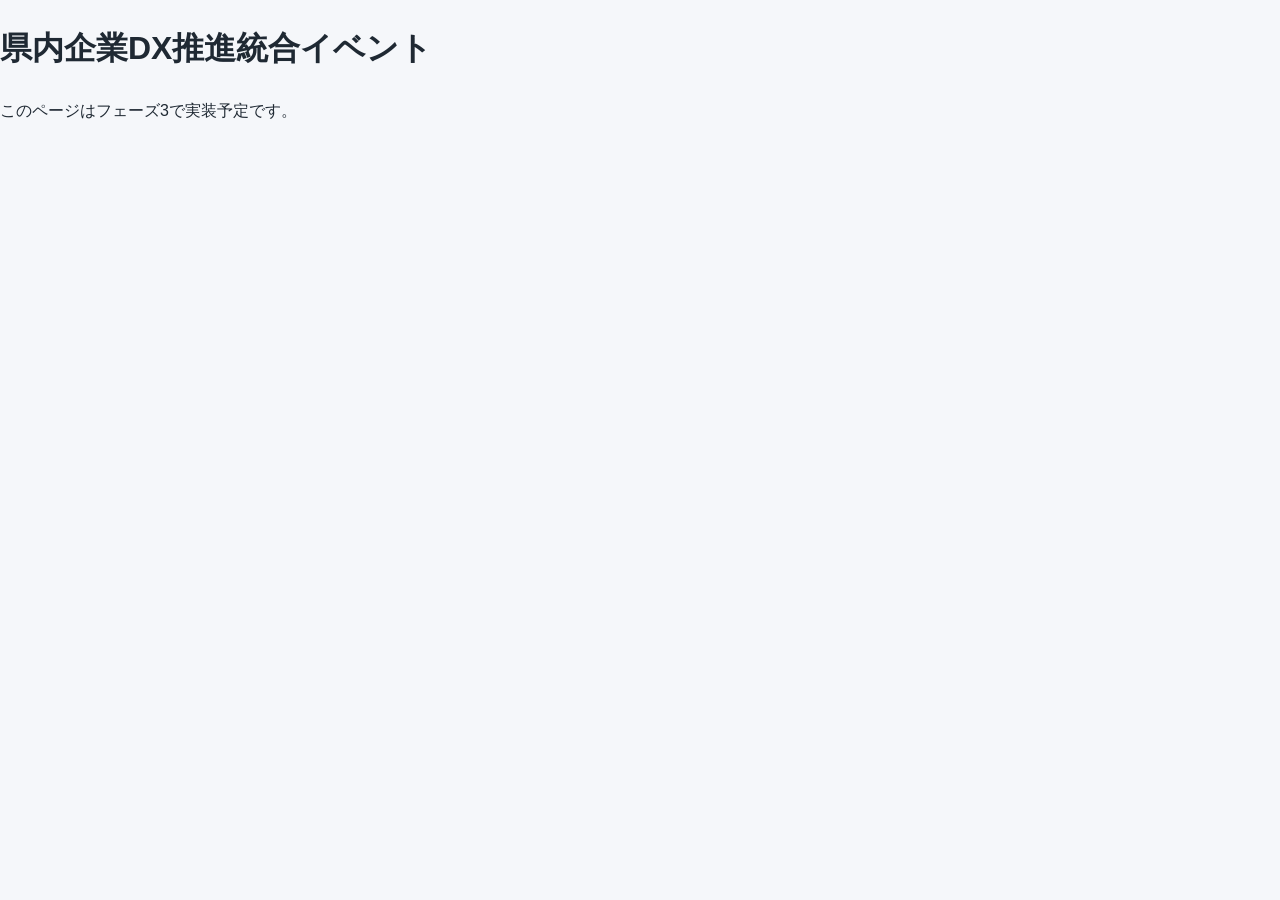
==== index.html @ 976d3239 "Initial commit: DX event system (GAS backend, exhibitor/visitor forms, QR checkin)" ====
<!DOCTYPE html>
<html lang="ja">
<head>
  <meta charset="UTF-8" />
  <meta name="viewport" content="width=device-width, initial-scale=1.0" />
  <title>県内企業DX推進統合イベント</title>
  <link rel="stylesheet" href="assets/css/style.css" />
</head>
<body>
  <!-- TODO(フェーズ3): 指示書「5-1. イベントHP」の内容を実装する -->
  <h1>県内企業DX推進統合イベント</h1>
  <p>このページはフェーズ3で実装予定です。</p>
</body>
</html>
---- assets/css/style.css ----
/*
 * 県内企業DX推進統合イベント運営システム - 共通スタイルシート
 * 全ページ共通のデザイン(ヘッダー・フォーム・ボタン・メッセージ表示等)をまとめる。
 * スマホ〜PCまで崩れないよう、レスポンシブ(可変幅・メディアクエリ)で組んでいる。
 */

:root {
  --color-primary: #0b5ed7;
  --color-primary-dark: #084298;
  --color-bg: #f5f7fa;
  --color-surface: #ffffff;
  --color-text: #1f2933;
  --color-text-muted: #5c6b7a;
  --color-border: #d8dee5;
  --color-success-bg: #e6f6ec;
  --color-success-text: #1e7e34;
  --color-success-border: #b7e4c7;
  --color-error-bg: #fdecea;
  --color-error-text: #c0392b;
  --color-error-border: #f5c6cb;
  --color-consent-bg: #fffaf0;
  --color-consent-border: #ffe0a3;
  --radius: 10px;
  --max-width: 760px;
  --font-base: "Hiragino Kaku Gothic ProN", "Hiragino Sans", "Yu Gothic",
    "Segoe UI", Meiryo, sans-serif;
}

* {
  box-sizing: border-box;
}

html {
  -webkit-text-size-adjust: 100%;
}

body {
  margin: 0;
  font-family: var(--font-base);
  background: var(--color-bg);
  color: var(--color-text);
  line-height: 1.7;
  font-size: 16px;
}

img {
  max-width: 100%;
  display: block;
}

/* ------------------------------------------------------------------ */
/* ヘッダー・共通レイアウト                                             */
/* ------------------------------------------------------------------ */

.site-header {
  background: var(--color-primary);
  color: #fff;
  padding: 0.9rem 1.25rem;
}

.site-header .back-link {
  color: #fff;
  text-decoration: none;
  font-weight: 700;
  font-size: 0.95rem;
  display: inline-flex;
  align-items: center;
  gap: 0.35rem;
}

.site-header .back-link:hover {
  text-decoration: underline;
}

.page-container {
  max-width: var(--max-width);
  margin: 0 auto;
  padding: 1.75rem 1rem 4rem;
}

.page-title {
  font-size: 1.6rem;
  margin: 0 0 0.5rem;
}

.page-lead {
  color: var(--color-text-muted);
  margin: 0 0 1.75rem;
}

/* ------------------------------------------------------------------ */
/* フォームカード                                                      */
/* ------------------------------------------------------------------ */

.form-card {
  background: var(--color-surface);
  border-radius: var(--radius);
  padding: 1.75rem;
  box-shadow: 0 1px 3px rgba(16, 24, 40, 0.08);
}

.form-section-title {
  font-size: 1.05rem;
  font-weight: 700;
  margin: 0 0 1rem;
  padding-bottom: 0.5rem;
  border-bottom: 2px solid var(--color-border);
}

.form-group {
  margin-bottom: 1.4rem;
}

.form-label {
  display: block;
  font-weight: 700;
  margin-bottom: 0.45rem;
}

.required-badge,
.optional-badge {
  display: inline-block;
  font-size: 0.7rem;
  font-weight: 700;
  padding: 0.12rem 0.45rem;
  border-radius: 4px;
  margin-left: 0.45rem;
  vertical-align: middle;
}

.required-badge {
  color: #fff;
  background: #e0432b;
}

.optional-badge {
  color: var(--color-text-muted);
  background: #eef1f4;
}

input[type="text"],
input[type="email"],
input[type="tel"],
input[type="number"],
select,
textarea {
  width: 100%;
  padding: 0.7rem 0.8rem;
  border: 1px solid var(--color-border);
  border-radius: 6px;
  font-size: 1rem;
  font-family: inherit;
  background: #fff;
  color: inherit;
}

input:focus,
select:focus,
textarea:focus {
  outline: none;
  border-color: var(--color-primary);
  box-shadow: 0 0 0 3px rgba(11, 94, 215, 0.15);
}

textarea {
  resize: vertical;
  min-height: 6rem;
}

.form-hint {
  font-size: 0.82rem;
  color: var(--color-text-muted);
  margin: 0.35rem 0 0;
}

/* チェックボックス・ラジオボタン群 */

.checkbox-group,
.radio-group {
  display: flex;
  flex-wrap: wrap;
  gap: 0.6rem 1.5rem;
}

.checkbox-item,
.radio-item {
  display: flex;
  align-items: center;
  gap: 0.45rem;
}

.checkbox-item input,
.radio-item input {
  width: auto;
  min-width: 1.1rem;
  min-height: 1.1rem;
}

.checkbox-item label,
.radio-item label {
  font-weight: 400;
}

/* 同意事項ボックス(個人情報取り扱い) */

.consent-box {
  background: var(--color-consent-bg);
  border: 1px solid var(--color-consent-border);
  border-radius: 8px;
  padding: 1.1rem 1.2rem;
  margin-bottom: 1.4rem;
}

.consent-box p {
  margin: 0 0 0.75rem;
  font-size: 0.92rem;
}

.consent-box .checkbox-item {
  margin-top: 0.9rem;
  font-weight: 700;
}

/* ボタン */

.btn {
  display: inline-block;
  padding: 0.9rem 2.2rem;
  font-size: 1.05rem;
  font-weight: 700;
  border: none;
  border-radius: 999px;
  cursor: pointer;
  background: var(--color-primary);
  color: #fff;
  transition: background 0.15s ease, transform 0.1s ease;
  text-align: center;
}

.btn:hover:not(:disabled) {
  background: var(--color-primary-dark);
}

.btn:disabled {
  opacity: 0.6;
  cursor: not-allowed;
}

.btn-block {
  display: block;
  width: 100%;
}

/* 送信結果メッセージ */

.form-message {
  padding: 0.95rem 1.1rem;
  border-radius: 8px;
  margin-bottom: 1.4rem;
  font-weight: 700;
}

.form-message--success {
  background: var(--color-success-bg);
  color: var(--color-success-text);
  border: 1px solid var(--color-success-border);
}

.form-message--error {
  background: var(--color-error-bg);
  color: var(--color-error-text);
  border: 1px solid var(--color-error-border);
}

/* 入力エラー表示 */

.field-error {
  color: var(--color-error-text);
  font-size: 0.82rem;
  margin: 0.35rem 0 0;
  display: none;
}

.field-error.is-visible {
  display: block;
}

.form-group.has-error input,
.form-group.has-error select,
.form-group.has-error textarea,
.consent-box.has-error {
  border-color: var(--color-error-text);
}

.consent-box.has-error {
  border-width: 1px;
  border-style: solid;
}

/* メールアドレスのドメイン打ち間違い警告(Mailcheck) */

.field-warning {
  display: flex;
  flex-wrap: wrap;
  align-items: center;
  gap: 0.4rem;
  font-size: 0.82rem;
  color: #8a5a00;
  background: #fff6e0;
  border: 1px solid #ffe0a3;
  border-radius: 6px;
  padding: 0.5rem 0.7rem;
  margin: 0.4rem 0 0;
}

.link-button {
  border: none;
  background: none;
  color: var(--color-primary);
  font-weight: 700;
  font-size: 0.82rem;
  text-decoration: underline;
  cursor: pointer;
  padding: 0;
}

.link-button:hover {
  color: var(--color-primary-dark);
}

/* ------------------------------------------------------------------ */
/* QRコード受付画面(checkin/index.html)                                */
/* タブレット・スマホでの操作を想定し、ボタン・文字を大きめにしている。      */
/* ------------------------------------------------------------------ */

.select-lg {
  font-size: 1.1rem;
  padding: 0.8rem 0.9rem;
}

.btn-lg {
  font-size: 1.25rem;
  padding: 1.1rem 1.5rem;
}

.checkin-section-title {
  font-size: 1.1rem;
  font-weight: 700;
  margin: 1.75rem 0 0.9rem;
}

.checkin-result {
  border-radius: var(--radius);
  padding: 1.5rem;
  text-align: center;
  font-size: 1.4rem;
  font-weight: 700;
  margin-bottom: 0.5rem;
  transition: background 0.15s ease;
}

.checkin-result--idle {
  background: #eef1f4;
  color: var(--color-text-muted);
  font-size: 1.05rem;
  font-weight: 400;
}

.checkin-result--success {
  background: var(--color-success-bg);
  color: var(--color-success-text);
  border: 2px solid var(--color-success-border);
}

.checkin-result--duplicate {
  background: #fff6e0;
  color: #8a5a00;
  border: 2px solid #ffe0a3;
}

.checkin-result--error {
  background: var(--color-error-bg);
  color: var(--color-error-text);
  border: 2px solid var(--color-error-border);
}

.checkin-result-sub {
  display: block;
  font-size: 1rem;
  font-weight: 400;
  margin-top: 0.5rem;
}

.qr-reader-box {
  width: 100%;
  max-width: 420px;
  margin: 0.75rem auto 0;
  border-radius: var(--radius);
  overflow: hidden;
  background: #000;
}

.qr-reader-box video,
.qr-reader-box canvas {
  width: 100% !important;
}

.camera-status {
  text-align: center;
  color: var(--color-text-muted);
  font-size: 0.95rem;
  margin: 0.6rem 0 0;
}

.manual-entry-box {
  border-top: 2px dashed var(--color-border);
  margin-top: 2rem;
  padding-top: 1.5rem;
}

/* ------------------------------------------------------------------ */
/* レスポンシブ対応                                                     */
/* ------------------------------------------------------------------ */

@media (max-width: 600px) {
  .page-container {
    padding: 1.25rem 0.85rem 3rem;
  }

  .form-card {
    padding: 1.25rem 1rem;
  }

  .page-title {
    font-size: 1.35rem;
  }

  .btn {
    width: 100%;
    padding: 0.95rem 1rem;
  }

  .checkbox-group,
  .radio-group {
    gap: 0.6rem 1rem;
  }

  .checkin-result {
    font-size: 1.15rem;
    padding: 1.1rem;
  }

  .btn-lg {
    font-size: 1.1rem;
    padding: 1rem 1.1rem;
  }
}

@media (min-width: 601px) {
  .form-row {
    display: flex;
    gap: 1.25rem;
  }

  .form-row .form-group {
    flex: 1;
  }
}
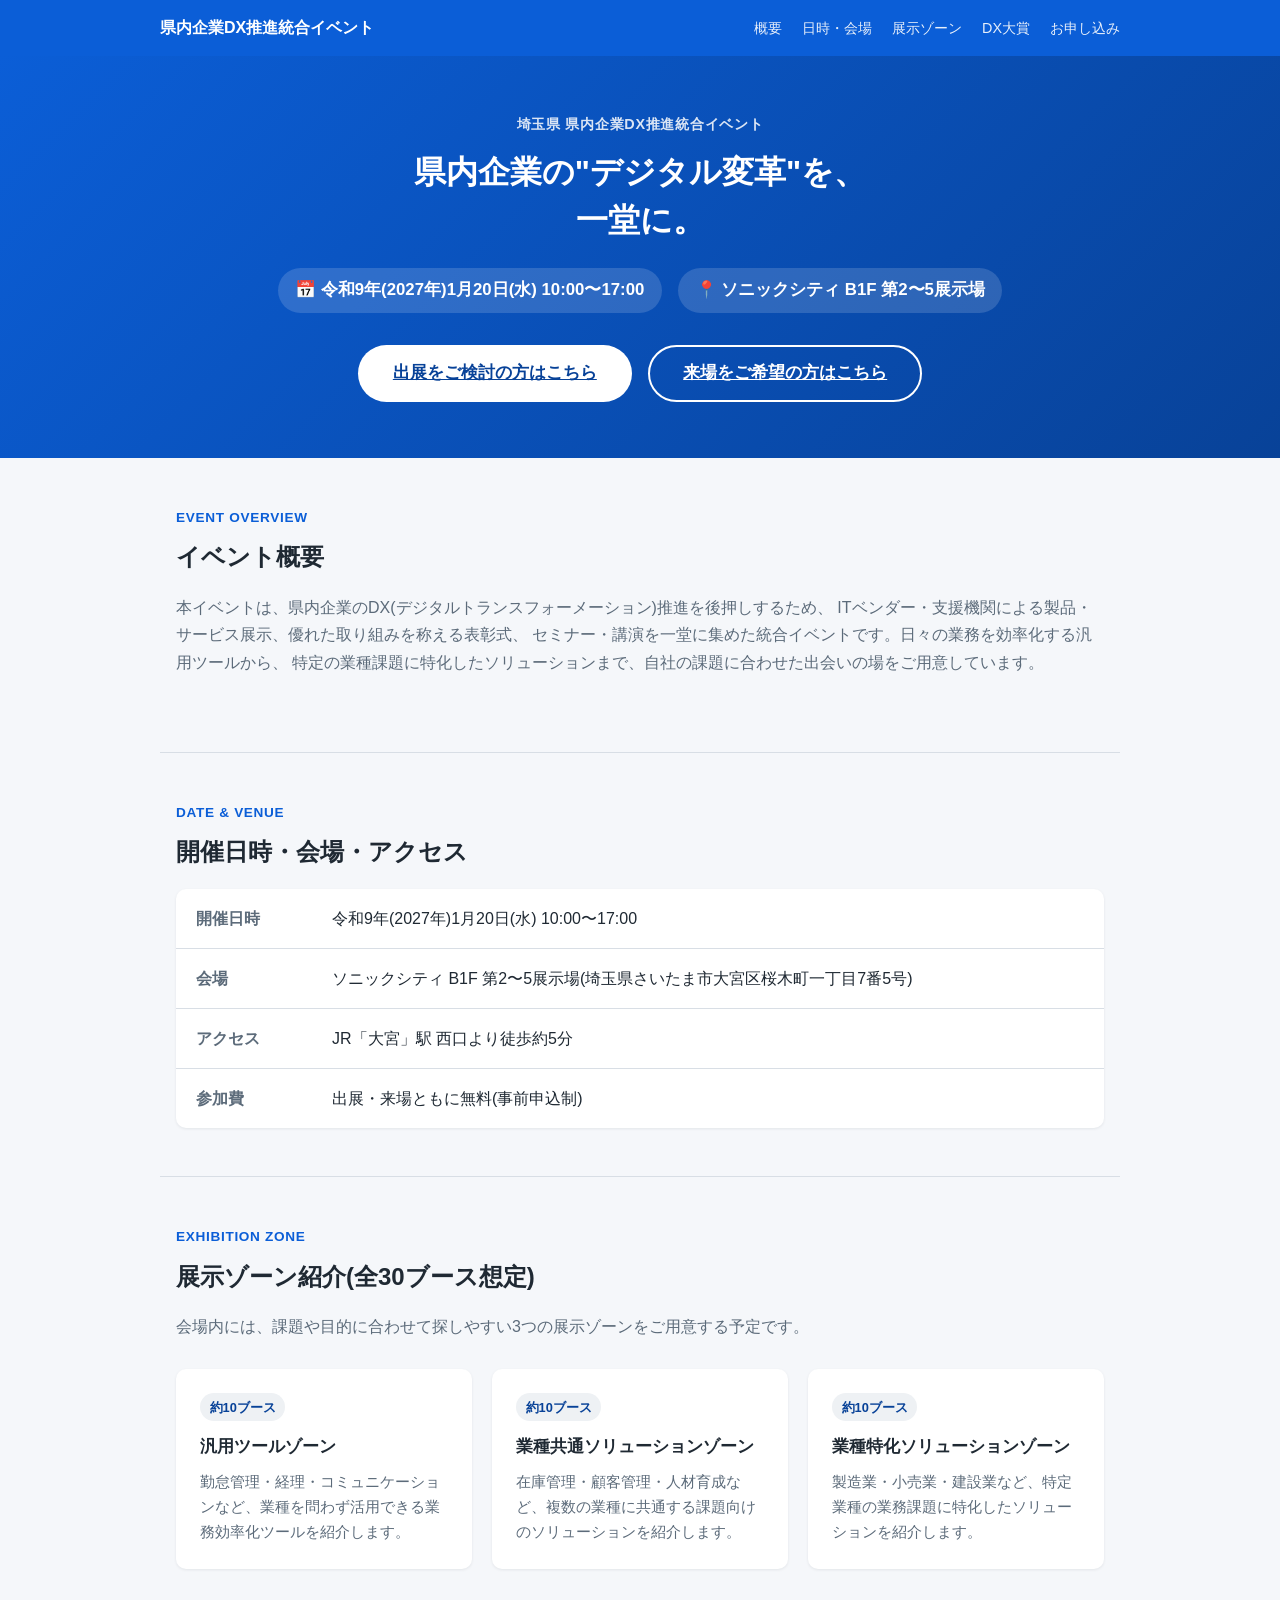
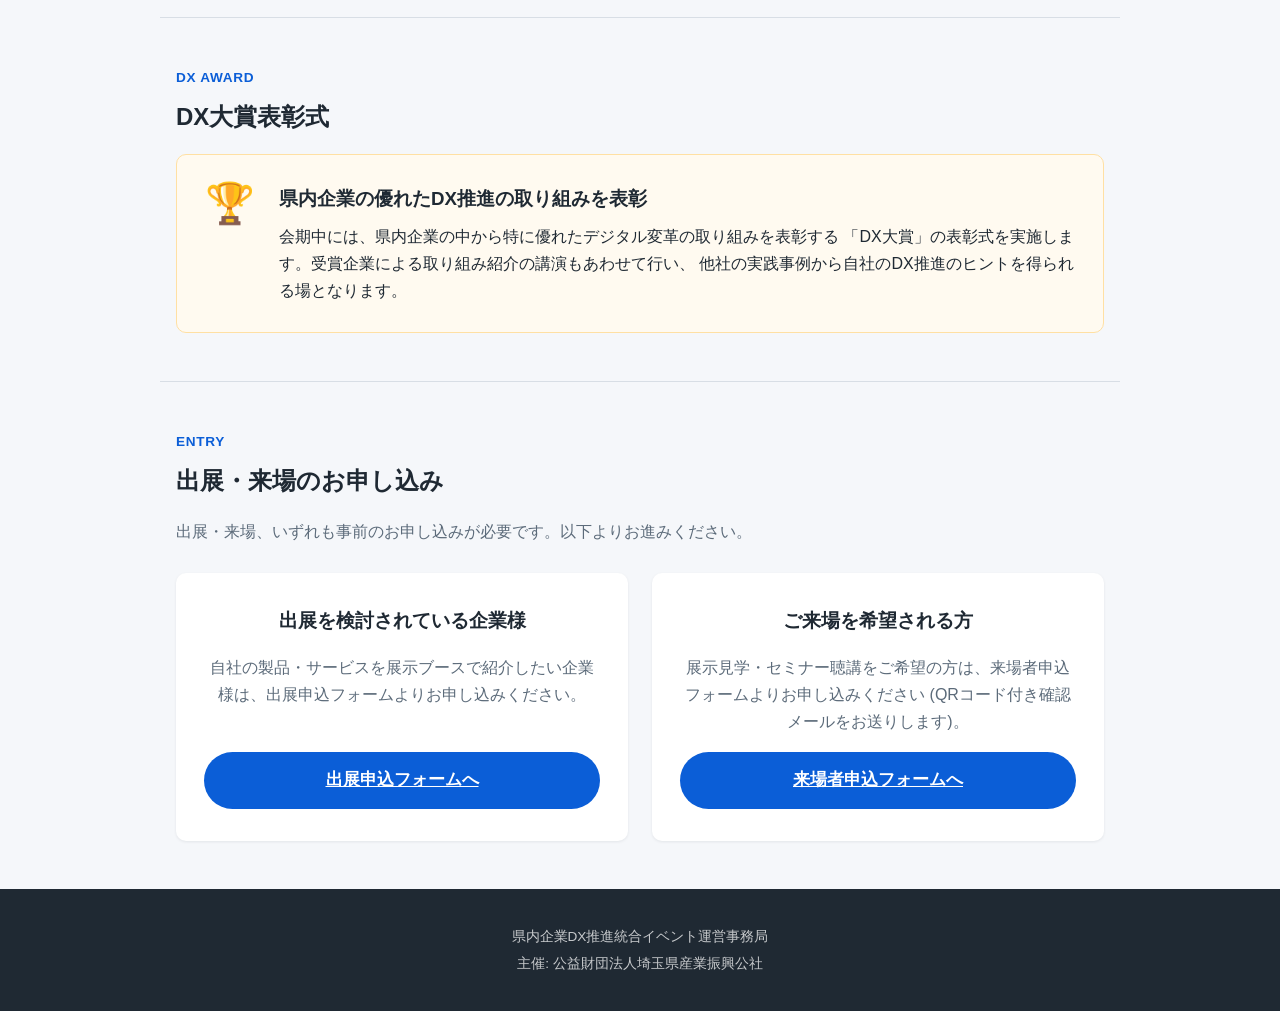
==== commit 4065e8fb: "Implement event homepage (index.html) with accurate schedule/venue details" ====
--- a/index.html
+++ b/index.html
@@ -3,12 +3,146 @@
 <head>
   <meta charset="UTF-8" />
   <meta name="viewport" content="width=device-width, initial-scale=1.0" />
-  <title>県内企業DX推進統合イベント</title>
+  <title>県内企業DX推進統合イベント | 令和9年1月20日・ソニックシティ</title>
+  <meta
+    name="description"
+    content="県内企業DX推進統合イベント。令和9年(2027年)1月20日(水) 10:00〜17:00、ソニックシティ B1F 第2〜5展示場にて開催。展示ゾーン(全30ブース想定)・DX大賞表彰式を実施。出展・来場のお申し込みはこちらから。"
+  />
   <link rel="stylesheet" href="assets/css/style.css" />
 </head>
 <body>
-  <!-- TODO(フェーズ3): 指示書「5-1. イベントHP」の内容を実装する -->
-  <h1>県内企業DX推進統合イベント</h1>
-  <p>このページはフェーズ3で実装予定です。</p>
+  <header class="site-header">
+    <nav class="site-nav">
+      <a class="brand" href="#top">県内企業DX推進統合イベント</a>
+      <ul class="nav-links">
+        <li><a href="#overview">概要</a></li>
+        <li><a href="#schedule">日時・会場</a></li>
+        <li><a href="#zones">展示ゾーン</a></li>
+        <li><a href="#award">DX大賞</a></li>
+        <li><a href="#entry">お申し込み</a></li>
+      </ul>
+    </nav>
+  </header>
+
+  <section class="hero" id="top">
+    <p class="hero-eyebrow">埼玉県 県内企業DX推進統合イベント</p>
+    <h1 class="hero-title">
+      県内企業の"デジタル変革"を、<br />
+      一堂に。
+    </h1>
+    <div class="hero-meta">
+      <span class="hero-meta-item">📅 令和9年(2027年)1月20日(水) 10:00〜17:00</span>
+      <span class="hero-meta-item">📍 ソニックシティ B1F 第2〜5展示場</span>
+    </div>
+    <div class="hero-cta">
+      <a class="btn btn-light" href="exhibitor/index.html">出展をご検討の方はこちら</a>
+      <a class="btn btn-outline-light" href="visitor/index.html">来場をご希望の方はこちら</a>
+    </div>
+  </section>
+
+  <main>
+    <section class="home-section" id="overview">
+      <p class="section-eyebrow">EVENT OVERVIEW</p>
+      <h2 class="section-title">イベント概要</h2>
+      <p class="section-lead">
+        本イベントは、県内企業のDX(デジタルトランスフォーメーション)推進を後押しするため、
+        ITベンダー・支援機関による製品・サービス展示、優れた取り組みを称える表彰式、
+        セミナー・講演を一堂に集めた統合イベントです。日々の業務を効率化する汎用ツールから、
+        特定の業種課題に特化したソリューションまで、自社の課題に合わせた出会いの場をご用意しています。
+      </p>
+    </section>
+
+    <section class="home-section" id="schedule">
+      <p class="section-eyebrow">DATE &amp; VENUE</p>
+      <h2 class="section-title">開催日時・会場・アクセス</h2>
+      <table class="info-table">
+        <tbody>
+          <tr>
+            <th>開催日時</th>
+            <td>令和9年(2027年)1月20日(水) 10:00〜17:00</td>
+          </tr>
+          <tr>
+            <th>会場</th>
+            <td>ソニックシティ B1F 第2〜5展示場(埼玉県さいたま市大宮区桜木町一丁目7番5号)</td>
+          </tr>
+          <tr>
+            <th>アクセス</th>
+            <td>JR「大宮」駅 西口より徒歩約5分</td>
+          </tr>
+          <tr>
+            <th>参加費</th>
+            <td>出展・来場ともに無料(事前申込制)</td>
+          </tr>
+        </tbody>
+      </table>
+    </section>
+
+    <section class="home-section" id="zones">
+      <p class="section-eyebrow">EXHIBITION ZONE</p>
+      <h2 class="section-title">展示ゾーン紹介(全30ブース想定)</h2>
+      <p class="section-lead">
+        会場内には、課題や目的に合わせて探しやすい3つの展示ゾーンをご用意する予定です。
+      </p>
+      <div class="zone-grid">
+        <div class="zone-card">
+          <span class="zone-card-count">約10ブース</span>
+          <h3>汎用ツールゾーン</h3>
+          <p>勤怠管理・経理・コミュニケーションなど、業種を問わず活用できる業務効率化ツールを紹介します。</p>
+        </div>
+        <div class="zone-card">
+          <span class="zone-card-count">約10ブース</span>
+          <h3>業種共通ソリューションゾーン</h3>
+          <p>在庫管理・顧客管理・人材育成など、複数の業種に共通する課題向けのソリューションを紹介します。</p>
+        </div>
+        <div class="zone-card">
+          <span class="zone-card-count">約10ブース</span>
+          <h3>業種特化ソリューションゾーン</h3>
+          <p>製造業・小売業・建設業など、特定業種の業務課題に特化したソリューションを紹介します。</p>
+        </div>
+      </div>
+    </section>
+
+    <section class="home-section" id="award">
+      <p class="section-eyebrow">DX AWARD</p>
+      <h2 class="section-title">DX大賞表彰式</h2>
+      <div class="award-card">
+        <div class="award-card-icon" aria-hidden="true">🏆</div>
+        <div>
+          <h3>県内企業の優れたDX推進の取り組みを表彰</h3>
+          <p>
+            会期中には、県内企業の中から特に優れたデジタル変革の取り組みを表彰する
+            「DX大賞」の表彰式を実施します。受賞企業による取り組み紹介の講演もあわせて行い、
+            他社の実践事例から自社のDX推進のヒントを得られる場となります。
+          </p>
+        </div>
+      </div>
+    </section>
+
+    <section class="home-section" id="entry">
+      <p class="section-eyebrow">ENTRY</p>
+      <h2 class="section-title">出展・来場のお申し込み</h2>
+      <p class="section-lead">出展・来場、いずれも事前のお申し込みが必要です。以下よりお進みください。</p>
+      <div class="cta-grid">
+        <div class="cta-card">
+          <h3>出展を検討されている企業様</h3>
+          <p>自社の製品・サービスを展示ブースで紹介したい企業様は、出展申込フォームよりお申し込みください。</p>
+          <a class="btn btn-block" href="exhibitor/index.html">出展申込フォームへ</a>
+        </div>
+        <div class="cta-card">
+          <h3>ご来場を希望される方</h3>
+          <p>
+            展示見学・セミナー聴講をご希望の方は、来場者申込フォームよりお申し込みください
+            (QRコード付き確認メールをお送りします)。
+          </p>
+          <a class="btn btn-block" href="visitor/index.html">来場者申込フォームへ</a>
+        </div>
+      </div>
+    </section>
+  </main>
+
+  <footer class="site-footer">
+    <p>県内企業DX推進統合イベント運営事務局</p>
+    <p>主催: 公益財団法人埼玉県産業振興公社</p>
+  </footer>
 </body>
 </html>
--- a/assets/css/style.css
+++ b/assets/css/style.css
@@ -32,6 +32,7 @@
 
 html {
   -webkit-text-size-adjust: 100%;
+  scroll-behavior: smooth;
 }
 
 body {
@@ -419,6 +420,271 @@
 }
 
 /* ------------------------------------------------------------------ */
+/* イベントHP(index.html)                                              */
+/* ------------------------------------------------------------------ */
+
+.site-nav {
+  display: flex;
+  align-items: center;
+  justify-content: space-between;
+  gap: 1rem;
+  max-width: 960px;
+  margin: 0 auto;
+}
+
+.site-nav .brand {
+  color: #fff;
+  font-weight: 700;
+  text-decoration: none;
+  font-size: 1rem;
+  white-space: nowrap;
+}
+
+.site-nav .nav-links {
+  display: flex;
+  gap: 1.25rem;
+  list-style: none;
+  margin: 0;
+  padding: 0;
+  overflow-x: auto;
+  -webkit-overflow-scrolling: touch;
+}
+
+.site-nav .nav-links a {
+  color: #fff;
+  text-decoration: none;
+  font-size: 0.9rem;
+  white-space: nowrap;
+  opacity: 0.9;
+}
+
+.site-nav .nav-links a:hover {
+  opacity: 1;
+  text-decoration: underline;
+}
+
+.hero {
+  background: linear-gradient(135deg, var(--color-primary) 0%, var(--color-primary-dark) 100%);
+  color: #fff;
+  padding: 3.5rem 1rem;
+  text-align: center;
+}
+
+.hero-eyebrow {
+  font-size: 0.9rem;
+  font-weight: 700;
+  letter-spacing: 0.05em;
+  opacity: 0.85;
+  margin: 0 0 0.75rem;
+}
+
+.hero-title {
+  font-size: 2rem;
+  font-weight: 800;
+  margin: 0 0 1.5rem;
+  line-height: 1.5;
+}
+
+.hero-meta {
+  display: flex;
+  flex-wrap: wrap;
+  justify-content: center;
+  gap: 0.75rem 1rem;
+  font-size: 1.05rem;
+  font-weight: 700;
+  margin: 0 0 2rem;
+}
+
+.hero-meta-item {
+  background: rgba(255, 255, 255, 0.15);
+  padding: 0.5rem 1.1rem;
+  border-radius: 999px;
+}
+
+.hero-cta {
+  display: flex;
+  flex-wrap: wrap;
+  justify-content: center;
+  gap: 1rem;
+}
+
+.btn-light {
+  background: #fff;
+  color: var(--color-primary-dark);
+}
+
+.btn-light:hover:not(:disabled) {
+  background: #eef1f4;
+}
+
+.btn-outline-light {
+  background: transparent;
+  color: #fff;
+  border: 2px solid #fff;
+  padding: calc(0.9rem - 2px) calc(2.2rem - 2px);
+}
+
+.btn-outline-light:hover:not(:disabled) {
+  background: rgba(255, 255, 255, 0.15);
+}
+
+.home-section {
+  max-width: 960px;
+  margin: 0 auto;
+  padding: 3rem 1rem;
+}
+
+.home-section + .home-section {
+  border-top: 1px solid var(--color-border);
+}
+
+.section-eyebrow {
+  color: var(--color-primary);
+  font-weight: 700;
+  font-size: 0.85rem;
+  letter-spacing: 0.05em;
+  margin: 0 0 0.5rem;
+}
+
+.section-title {
+  font-size: 1.5rem;
+  margin: 0 0 1rem;
+}
+
+.section-lead {
+  color: var(--color-text-muted);
+  margin: 0 0 1.75rem;
+}
+
+.info-table {
+  width: 100%;
+  border-collapse: collapse;
+  background: var(--color-surface);
+  border-radius: var(--radius);
+  overflow: hidden;
+  box-shadow: 0 1px 3px rgba(16, 24, 40, 0.08);
+}
+
+.info-table th,
+.info-table td {
+  text-align: left;
+  padding: 1rem 1.25rem;
+  border-bottom: 1px solid var(--color-border);
+  vertical-align: top;
+}
+
+.info-table tr:last-child th,
+.info-table tr:last-child td {
+  border-bottom: none;
+}
+
+.info-table th {
+  width: 8.5rem;
+  color: var(--color-text-muted);
+  font-weight: 700;
+  white-space: nowrap;
+}
+
+.zone-grid {
+  display: grid;
+  grid-template-columns: repeat(3, 1fr);
+  gap: 1.25rem;
+}
+
+.zone-card {
+  background: var(--color-surface);
+  border-radius: var(--radius);
+  padding: 1.5rem;
+  box-shadow: 0 1px 3px rgba(16, 24, 40, 0.08);
+}
+
+.zone-card-count {
+  display: inline-block;
+  background: #eef1f4;
+  color: var(--color-primary-dark);
+  font-weight: 700;
+  font-size: 0.8rem;
+  padding: 0.2rem 0.6rem;
+  border-radius: 999px;
+  margin-bottom: 0.75rem;
+}
+
+.zone-card h3 {
+  margin: 0 0 0.5rem;
+  font-size: 1.05rem;
+}
+
+.zone-card p {
+  margin: 0;
+  color: var(--color-text-muted);
+  font-size: 0.92rem;
+}
+
+.award-card {
+  display: flex;
+  gap: 1.5rem;
+  align-items: flex-start;
+  background: var(--color-consent-bg);
+  border: 1px solid var(--color-consent-border);
+  border-radius: var(--radius);
+  padding: 1.75rem;
+}
+
+.award-card-icon {
+  font-size: 2.5rem;
+  line-height: 1;
+}
+
+.award-card h3 {
+  margin: 0 0 0.5rem;
+}
+
+.award-card p {
+  margin: 0;
+  color: var(--color-text);
+}
+
+.cta-grid {
+  display: grid;
+  grid-template-columns: 1fr 1fr;
+  gap: 1.5rem;
+}
+
+.cta-card {
+  background: var(--color-surface);
+  border-radius: var(--radius);
+  padding: 2rem 1.75rem;
+  text-align: center;
+  box-shadow: 0 1px 3px rgba(16, 24, 40, 0.08);
+  display: flex;
+  flex-direction: column;
+  gap: 1rem;
+}
+
+.cta-card h3 {
+  margin: 0;
+  font-size: 1.2rem;
+}
+
+.cta-card p {
+  margin: 0;
+  color: var(--color-text-muted);
+  flex-grow: 1;
+}
+
+.site-footer {
+  background: #1f2933;
+  color: rgba(255, 255, 255, 0.75);
+  text-align: center;
+  padding: 2rem 1rem;
+  font-size: 0.85rem;
+}
+
+.site-footer p {
+  margin: 0.25rem 0;
+}
+
+/* ------------------------------------------------------------------ */
 /* レスポンシブ対応                                                     */
 /* ------------------------------------------------------------------ */
 
@@ -453,6 +719,60 @@
   .btn-lg {
     font-size: 1.1rem;
     padding: 1rem 1.1rem;
+  }
+
+  .hero {
+    padding: 2.5rem 1rem;
+  }
+
+  .hero-title {
+    font-size: 1.5rem;
+  }
+
+  .hero-meta-item {
+    font-size: 0.95rem;
+  }
+
+  .home-section {
+    padding: 2.25rem 1rem;
+  }
+
+  .section-title {
+    font-size: 1.3rem;
+  }
+
+  .zone-grid {
+    grid-template-columns: 1fr;
+  }
+
+  .cta-grid {
+    grid-template-columns: 1fr;
+  }
+
+  .award-card {
+    flex-direction: column;
+    gap: 0.75rem;
+  }
+
+  .info-table th,
+  .info-table td {
+    display: block;
+    width: auto;
+  }
+
+  .info-table th {
+    padding-bottom: 0.25rem;
+    border-bottom: none;
+  }
+
+  .info-table td {
+    padding-top: 0;
+  }
+}
+
+@media (min-width: 601px) and (max-width: 900px) {
+  .zone-grid {
+    grid-template-columns: repeat(2, 1fr);
   }
 }
 
